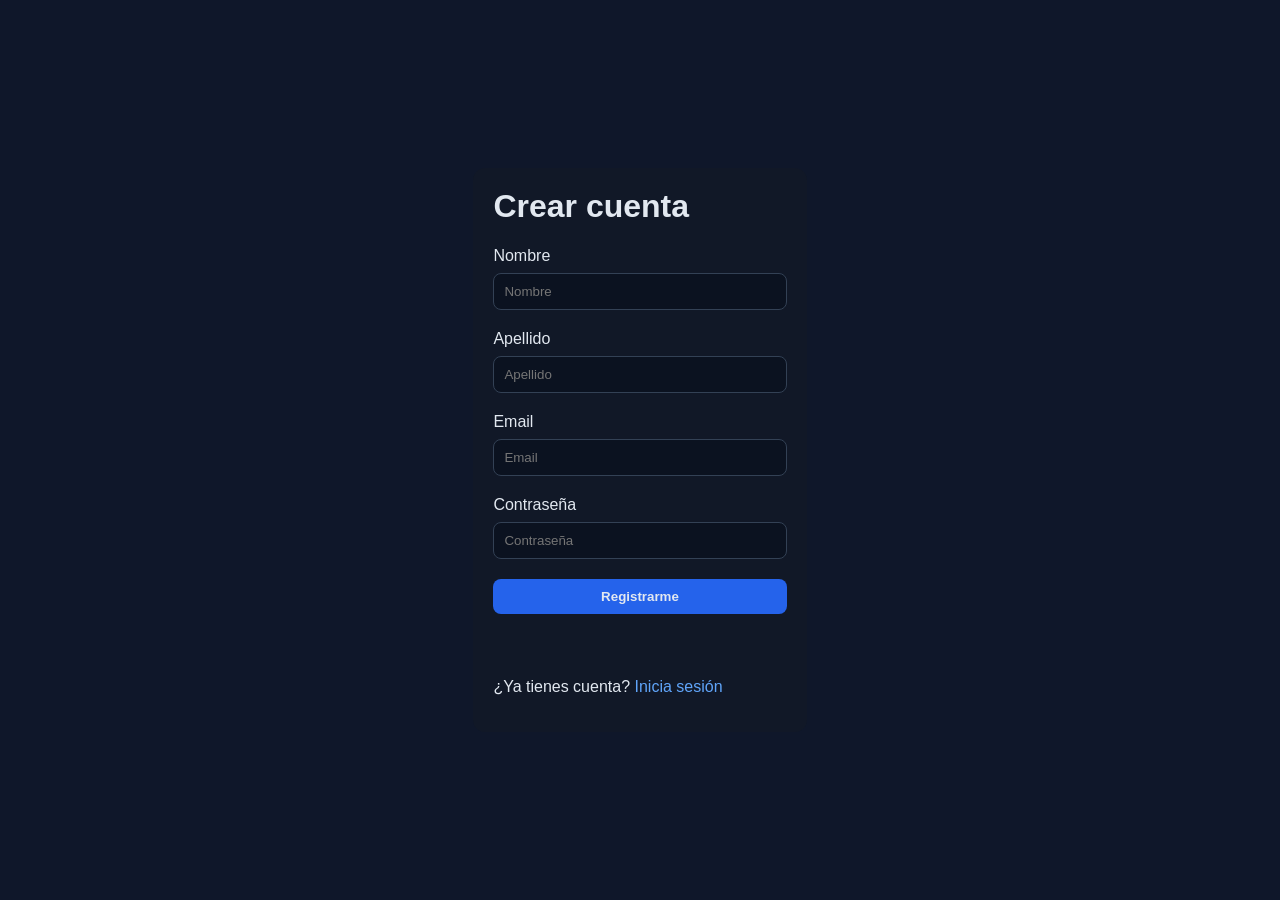
==== pages/auth/register.html @ 47953c49 "Initial frontend structure with authentication (login, register, home)" ====
<!doctype html>
<html lang="es">

<head>
    <meta charset="utf-8" />
    <meta name="viewport" content="width=device-width,initial-scale=1" />
    <title>Registro - TicoAutos</title>
    <link rel="stylesheet" href="../../css/base/reset.css" />
    <link rel="stylesheet" href="../../css/base/main.css" />
    <link rel="stylesheet" href="../../css/auth/auth.css" />
</head>

<body>
    <main class="card">
        <h1>Crear cuenta</h1>

        <form id="registerForm">
            <label>Nombre</label>
            <input id="name" placeholder="Nombre" required />

            <label>Apellido</label>
            <input id="lastName" placeholder="Apellido" required />

            <label>Email</label>
            <input id="email" type="email" placeholder="Email" required />

            <label>Contraseña</label>
            <input id="password" type="password" minlength="6" placeholder="Contraseña" required />

            <button type="submit">Registrarme</button>
        </form>

        <p id="msg"></p>
        <p>¿Ya tienes cuenta? <a href="./login.html">Inicia sesión</a></p>
    </main>

    <script type="module" src="../../js/auth/register.js"></script>
</body>

</html>
---- css/base/main.css ----
body {
    font-family: Arial, sans-serif;
    background: #0f172a;
    color: #e2e8f0;

    display: flex;
    align-items: center;
    justify-content: center;
    min-height: 100vh;
}

.card {
    max-width: 420px;
    margin: 60px auto;
    padding: 20px;
    background: #111827;
    border-radius: 12px;
}

input,
button {
    width: 100%;
    padding: 10px;
    margin: 8px 0 14px;
    border-radius: 8px;
    border: 1px solid #334155;
    background: #0b1220;
    color: #e2e8f0;
}

button {
    cursor: pointer;
    background: #2563eb;
    border: none;
}

a {
    color: #60a5fa;
}

#msg.ok {
    color: #86efac;
}

#msg.err {
    color: #fca5a5;
}

label {
    display: block;
    margin-top: 6px;
}

h1 {
    margin-top: 0;
}
---- css/auth/auth.css ----
/* =========================
   AUTH PAGES (LOGIN / REGISTER)
========================= */

.card {
    animation: fadeIn 0.35s ease;
}

/* Inputs */
.card input {
    transition: border 0.2s, box-shadow 0.2s;
}

.card input:focus {
    outline: none;
    border: 1px solid #3b82f6;
    box-shadow: 0 0 0 2px rgba(59, 130, 246, 0.25);
}

/* Botón principal */
.card button {
    margin-top: 6px;
    font-weight: 600;
    transition: transform 0.15s, background 0.2s;
}

.card button:hover {
    background: #1d4ed8;
}

.card button:active {
    transform: scale(0.98);
}

/* Mensajes */
#msg {
    min-height: 20px;
    font-size: 14px;
    margin-bottom: 6px;
}

/* Links */
.card p a {
    text-decoration: none;
    font-weight: 500;
}

.card p a:hover {
    text-decoration: underline;
}

/* Animación */
@keyframes fadeIn {
    from {
        opacity: 0;
        transform: translateY(10px);
    }

    to {
        opacity: 1;
        transform: translateY(0);
    }
}
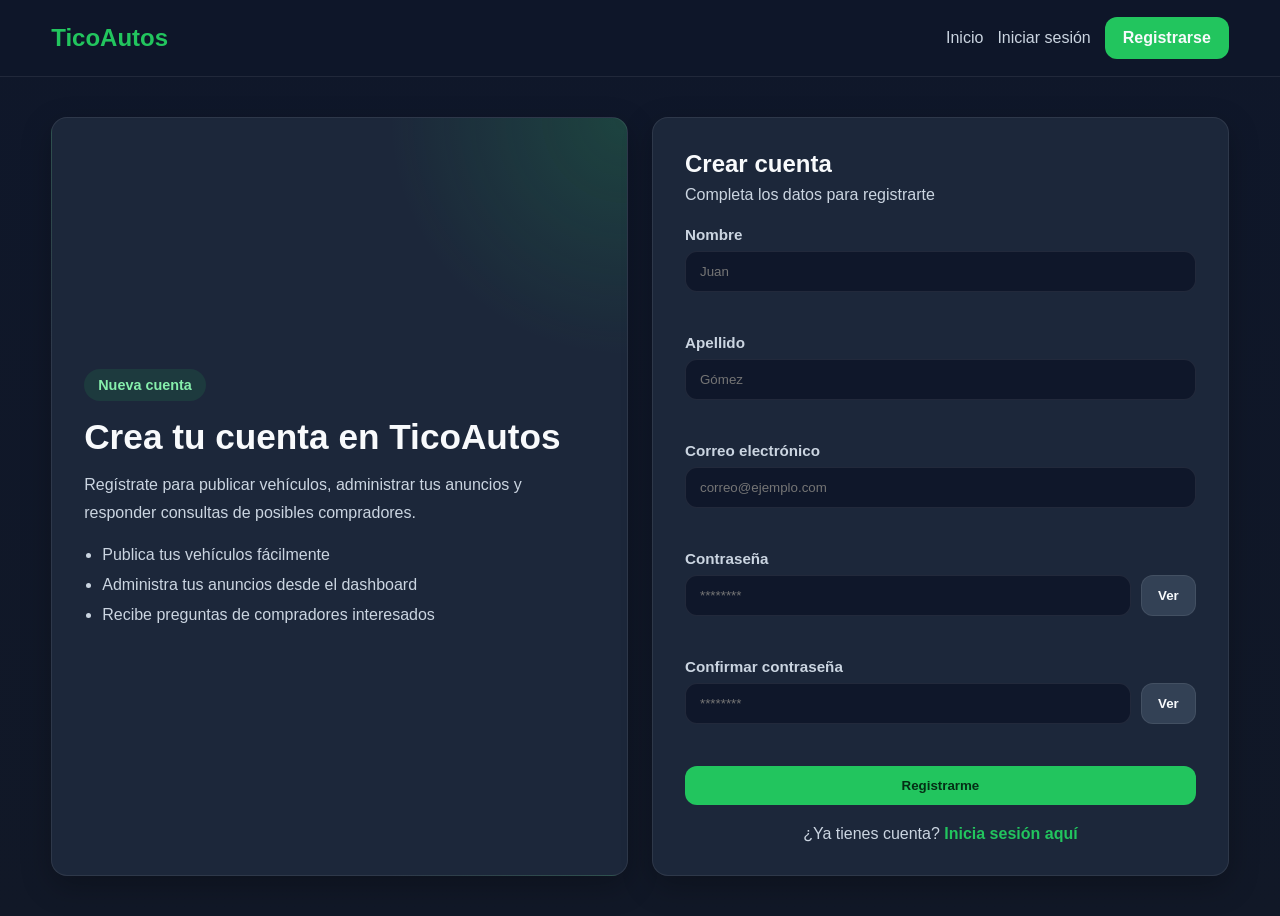
==== commit 27c99936: "Actualización frontend TicoAutos" ====
--- a/pages/auth/register.html
+++ b/pages/auth/register.html
@@ -1,40 +1,104 @@
-<!doctype html>
+<!DOCTYPE html>
 <html lang="es">
+<head>
+    <meta charset="UTF-8">
+    <meta name="viewport" content="width=device-width, initial-scale=1.0">
+    <title>TicoAutos | Registro</title>
 
-<head>
-    <meta charset="utf-8" />
-    <meta name="viewport" content="width=device-width,initial-scale=1" />
-    <title>Registro - TicoAutos</title>
-    <link rel="stylesheet" href="../../css/base/reset.css" />
-    <link rel="stylesheet" href="../../css/base/main.css" />
-    <link rel="stylesheet" href="../../css/auth/auth.css" />
+    <link rel="stylesheet" href="../../css/base/global.css">
+    <link rel="stylesheet" href="../../css/auth/auth.css">
 </head>
+<body>
+    <header class="topbar">
+        <div class="container navbar">
+            <a href="../public/home.html" class="brand">TicoAutos</a>
 
-<body>
-    <main class="card">
-        <h1>Crear cuenta</h1>
+            <nav class="nav-links">
+                <a href="../public/home.html">Inicio</a>
+                <a href="./login.html">Iniciar sesión</a>
+                <a href="./register.html" class="active btn btn-primary">Registrarse</a>
+            </nav>
+        </div>
+    </header>
 
-        <form id="registerForm">
-            <label>Nombre</label>
-            <input id="name" placeholder="Nombre" required />
+    <main class="auth-page container">
+        <section class="auth-wrapper">
+            <div class="auth-left card">
+                <span class="auth-tag">Nueva cuenta</span>
+                <h1>Crea tu cuenta en TicoAutos</h1>
+                <p>
+                    Regístrate para publicar vehículos, administrar tus anuncios
+                    y responder consultas de posibles compradores.
+                </p>
 
-            <label>Apellido</label>
-            <input id="lastName" placeholder="Apellido" required />
+                <ul class="auth-benefits">
+                    <li>Publica tus vehículos fácilmente</li>
+                    <li>Administra tus anuncios desde el dashboard</li>
+                    <li>Recibe preguntas de compradores interesados</li>
+                </ul>
+            </div>
 
-            <label>Email</label>
-            <input id="email" type="email" placeholder="Email" required />
+            <div class="auth-right card">
+                <div class="auth-form-header">
+                    <h2>Crear cuenta</h2>
+                    <p>Completa los datos para registrarte</p>
+                </div>
 
-            <label>Contraseña</label>
-            <input id="password" type="password" minlength="6" placeholder="Contraseña" required />
+                <form id="registerForm" class="auth-form" novalidate>
+                    <div class="input-group">
+                        <label for="name">Nombre</label>
+                        <input type="text" id="name" placeholder="Juan">
+                        <small class="field-error" id="nameError"></small>
+                    </div>
 
-            <button type="submit">Registrarme</button>
-        </form>
+                    <div class="input-group">
+                        <label for="lastName">Apellido</label>
+                        <input type="text" id="lastName" placeholder="Gómez">
+                        <small class="field-error" id="lastNameError"></small>
+                    </div>
 
-        <p id="msg"></p>
-        <p>¿Ya tienes cuenta? <a href="./login.html">Inicia sesión</a></p>
+                    <div class="input-group">
+                        <label for="email">Correo electrónico</label>
+                        <input type="email" id="email" placeholder="correo@ejemplo.com">
+                        <small class="field-error" id="emailError"></small>
+                    </div>
+
+                    <div class="input-group">
+                        <label for="password">Contraseña</label>
+                        <div class="password-box">
+                            <input type="password" id="password" placeholder="********">
+                            <button type="button" class="toggle-password" id="togglePassword">Ver</button>
+                        </div>
+                        <small class="field-error" id="passwordError"></small>
+                    </div>
+
+                    <div class="input-group">
+                        <label for="confirmPassword">Confirmar contraseña</label>
+                        <div class="password-box">
+                            <input type="password" id="confirmPassword" placeholder="********">
+                            <button type="button" class="toggle-password" id="toggleConfirmPassword">Ver</button>
+                        </div>
+                        <small class="field-error" id="confirmPasswordError"></small>
+                    </div>
+
+                    <button type="submit" class="btn btn-primary auth-submit">Registrarme</button>
+
+                    <div class="form-message hidden" id="formMessage"></div>
+                </form>
+
+                <div class="auth-footer">
+                    <p>
+                        ¿Ya tienes cuenta?
+                        <a href="./login.html">Inicia sesión aquí</a>
+                    </p>
+                </div>
+            </div>
+        </section>
     </main>
 
-    <script type="module" src="../../js/auth/register.js"></script>
+    <script src="../../js/core/config.js"></script>
+    <script src="../../js/core/storage.js"></script>
+    <script src="../../js/core/http.js"></script>
+    <script src="../../js/auth/register.js"></script>
 </body>
-
 </html>
--- a/css/base/global.css
+++ b/css/base/global.css
@@ -0,0 +1,181 @@
+* {
+    margin: 0;
+    padding: 0;
+    box-sizing: border-box;
+}
+
+:root {
+    --bg: #0f172a;
+    --bg-soft: #111827;
+    --card: #1e293b;
+    --card-2: #334155;
+    --primary: #22c55e;
+    --primary-hover: #16a34a;
+    --text: #f8fafc;
+    --text-soft: #cbd5e1;
+    --danger: #ef4444;
+    --warning: #f59e0b;
+    --border: rgba(255, 255, 255, 0.08);
+    --shadow: 0 10px 30px rgba(0, 0, 0, 0.25);
+    --radius: 16px;
+}
+
+body {
+    font-family: Arial, Helvetica, sans-serif;
+    background: linear-gradient(180deg, #0f172a, #111827);
+    color: var(--text);
+    min-height: 100vh;
+}
+
+a {
+    text-decoration: none;
+    color: inherit;
+}
+
+img {
+    max-width: 100%;
+    display: block;
+}
+
+.container {
+    width: min(1200px, 92%);
+    margin: 0 auto;
+}
+
+.topbar {
+    position: sticky;
+    top: 0;
+    z-index: 1000;
+    background: rgba(15, 23, 42, 0.95);
+    backdrop-filter: blur(8px);
+    border-bottom: 1px solid var(--border);
+}
+
+.navbar {
+    min-height: 76px;
+    display: flex;
+    align-items: center;
+    justify-content: space-between;
+    gap: 20px;
+}
+
+.brand {
+    font-size: 1.5rem;
+    font-weight: 700;
+    color: var(--primary);
+}
+
+.nav-links {
+    display: flex;
+    align-items: center;
+    gap: 14px;
+    flex-wrap: wrap;
+}
+
+.nav-links a {
+    color: var(--text-soft);
+    transition: 0.2s;
+}
+
+.nav-links a:hover,
+.nav-links a.active {
+    color: var(--text);
+}
+
+.btn {
+    display: inline-block;
+    border: none;
+    cursor: pointer;
+    padding: 12px 18px;
+    border-radius: 12px;
+    font-weight: 700;
+    transition: 0.2s;
+}
+
+.btn-primary {
+    background: var(--primary);
+    color: #052e16;
+}
+
+.btn-primary:hover {
+    background: var(--primary-hover);
+}
+
+.btn-secondary {
+    background: var(--card-2);
+    color: var(--text);
+}
+
+.card {
+    background: rgba(30, 41, 59, 0.95);
+    border: 1px solid var(--border);
+    border-radius: var(--radius);
+    box-shadow: var(--shadow);
+}
+
+.input-group {
+    display: flex;
+    flex-direction: column;
+    gap: 8px;
+}
+
+.input-group label {
+    font-size: 0.95rem;
+    color: var(--text-soft);
+    font-weight: 600;
+}
+
+.input-group input,
+.input-group select,
+.input-group textarea {
+    width: 100%;
+    padding: 12px 14px;
+    border-radius: 12px;
+    border: 1px solid var(--border);
+    background: #0f172a;
+    color: var(--text);
+    outline: none;
+}
+
+.footer {
+    margin-top: 60px;
+    padding: 24px 0;
+    border-top: 1px solid var(--border);
+    color: var(--text-soft);
+    text-align: center;
+}
+
+.badge {
+    display: inline-block;
+    padding: 8px 12px;
+    border-radius: 999px;
+    font-size: 0.85rem;
+    font-weight: 700;
+}
+
+.badge-success {
+    background: rgba(34, 197, 94, 0.18);
+    color: #86efac;
+}
+
+.badge-warning {
+    background: rgba(245, 158, 11, 0.18);
+    color: #fcd34d;
+}
+
+.badge-danger {
+    background: rgba(239, 68, 68, 0.18);
+    color: #fca5a5;
+}
+
+@media (max-width: 900px) {
+    .navbar {
+        flex-direction: column;
+        justify-content: center;
+        padding: 14px 0;
+    }
+
+    .nav-links {
+        justify-content: center;
+    }
+}
--- a/css/auth/auth.css
+++ b/css/auth/auth.css
@@ -1,63 +1,165 @@
-/* =========================
-   AUTH PAGES (LOGIN / REGISTER)
-========================= */
-
-.card {
-    animation: fadeIn 0.35s ease;
+.auth-page {
+    min-height: calc(100vh - 76px);
+    display: flex;
+    align-items: center;
+    padding: 40px 0;
 }
 
-/* Inputs */
-.card input {
-    transition: border 0.2s, box-shadow 0.2s;
+.auth-wrapper {
+    width: 100%;
+    display: grid;
+    grid-template-columns: 1fr 1fr;
+    gap: 24px;
 }
 
-.card input:focus {
-    outline: none;
-    border: 1px solid #3b82f6;
-    box-shadow: 0 0 0 2px rgba(59, 130, 246, 0.25);
+.auth-left,
+.auth-right {
+    padding: 32px;
 }
 
-/* Botón principal */
-.card button {
-    margin-top: 6px;
-    font-weight: 600;
-    transition: transform 0.15s, background 0.2s;
+.auth-left {
+    display: flex;
+    flex-direction: column;
+    justify-content: center;
+    background:
+        radial-gradient(circle at top right, rgba(34, 197, 94, 0.18), transparent 25%),
+        rgba(30, 41, 59, 0.95);
 }
 
-.card button:hover {
-    background: #1d4ed8;
+.auth-tag {
+    display: inline-block;
+    width: fit-content;
+    padding: 8px 14px;
+    border-radius: 999px;
+    background: rgba(34, 197, 94, 0.12);
+    color: #86efac;
+    font-size: 0.9rem;
+    font-weight: 700;
+    margin-bottom: 16px;
 }
 
-.card button:active {
-    transform: scale(0.98);
+.auth-left h1 {
+    font-size: 2.2rem;
+    margin-bottom: 14px;
 }
 
-/* Mensajes */
-#msg {
-    min-height: 20px;
-    font-size: 14px;
-    margin-bottom: 6px;
+.auth-left p {
+    color: var(--text-soft);
+    line-height: 1.7;
+    margin-bottom: 20px;
 }
 
-/* Links */
-.card p a {
-    text-decoration: none;
-    font-weight: 500;
+.auth-benefits {
+    display: grid;
+    gap: 12px;
+    padding-left: 18px;
+    color: var(--text-soft);
 }
 
-.card p a:hover {
-    text-decoration: underline;
+.auth-form-header {
+    margin-bottom: 22px;
 }
 
-/* Animación */
-@keyframes fadeIn {
-    from {
-        opacity: 0;
-        transform: translateY(10px);
+.auth-form-header h2 {
+    margin-bottom: 8px;
+}
+
+.auth-form-header p {
+    color: var(--text-soft);
+}
+
+.auth-form {
+    display: grid;
+    gap: 18px;
+}
+
+.password-box {
+    display: grid;
+    grid-template-columns: 1fr auto;
+    gap: 10px;
+}
+
+.toggle-password {
+    border: 1px solid var(--border);
+    background: var(--card-2);
+    color: var(--text);
+    padding: 0 16px;
+    border-radius: 12px;
+    cursor: pointer;
+    font-weight: 700;
+}
+
+.auth-options {
+    display: flex;
+    justify-content: space-between;
+    align-items: center;
+    gap: 14px;
+    flex-wrap: wrap;
+}
+
+.remember-box {
+    display: flex;
+    align-items: center;
+    gap: 8px;
+    color: var(--text-soft);
+    font-size: 0.95rem;
+}
+
+.auth-link {
+    color: var(--primary);
+    font-weight: 700;
+}
+
+.auth-submit {
+    width: 100%;
+}
+
+.auth-footer {
+    margin-top: 20px;
+    text-align: center;
+    color: var(--text-soft);
+}
+
+.auth-footer a {
+    color: var(--primary);
+    font-weight: 700;
+}
+
+.field-error {
+    min-height: 16px;
+    color: #fca5a5;
+    font-size: 0.85rem;
+}
+
+.form-message {
+    padding: 14px;
+    border-radius: 12px;
+    font-weight: 600;
+    text-align: center;
+}
+
+.form-message.success {
+    background: rgba(34, 197, 94, 0.12);
+    color: #86efac;
+    border: 1px solid rgba(34, 197, 94, 0.2);
+}
+
+.form-message.error {
+    background: rgba(239, 68, 68, 0.12);
+    color: #fca5a5;
+    border: 1px solid rgba(239, 68, 68, 0.2);
+}
+
+.hidden {
+    display: none;
+}
+
+@media (max-width: 900px) {
+    .auth-wrapper {
+        grid-template-columns: 1fr;
     }
 
-    to {
-        opacity: 1;
-        transform: translateY(0);
+    .auth-left h1 {
+        font-size: 1.8rem;
     }
 }
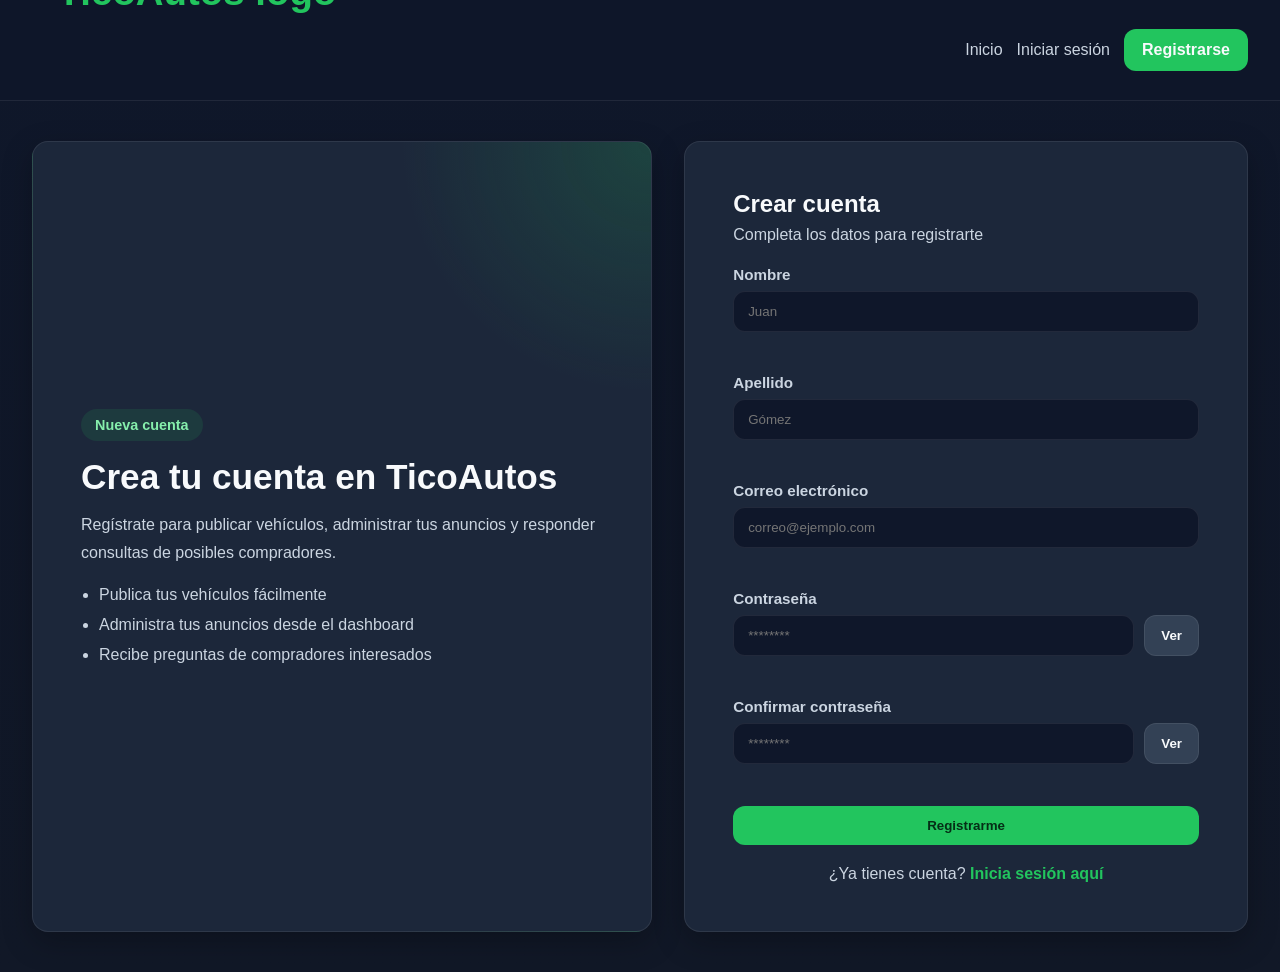
==== commit d35384ed: "feat: update register page" ====
--- a/pages/auth/register.html
+++ b/pages/auth/register.html
@@ -1,5 +1,6 @@
 <!DOCTYPE html>
 <html lang="es">
+
 <head>
     <meta charset="UTF-8">
     <meta name="viewport" content="width=device-width, initial-scale=1.0">
@@ -8,11 +9,14 @@
     <link rel="stylesheet" href="../../css/base/global.css">
     <link rel="stylesheet" href="../../css/auth/auth.css">
 </head>
+
 <body>
     <header class="topbar">
         <div class="container navbar">
-            <a href="../public/home.html" class="brand">TicoAutos</a>
-
+            <a href="../public/home.html" class="brand">
+                <img src="../../img/logo.png" alt="TicoAutos logo" class="logo">
+            </a>
+            
             <nav class="nav-links">
                 <a href="../public/home.html">Inicio</a>
                 <a href="./login.html">Iniciar sesión</a>
@@ -96,9 +100,7 @@
         </section>
     </main>
 
-    <script src="../../js/core/config.js"></script>
-    <script src="../../js/core/storage.js"></script>
-    <script src="../../js/core/http.js"></script>
-    <script src="../../js/auth/register.js"></script>
+    <script type="module" src="../../js/auth/register.js"></script>
 </body>
+
 </html>
--- a/css/base/global.css
+++ b/css/base/global.css
@@ -38,7 +38,7 @@
 }
 
 .container {
-    width: min(1200px, 92%);
+    width: min(1400px, 95%);
     margin: 0 auto;
 }
 
@@ -47,6 +47,7 @@
     top: 0;
     z-index: 1000;
     background: rgba(15, 23, 42, 0.95);
+    -webkit-backdrop-filter: blur(8px);
     backdrop-filter: blur(8px);
     border-bottom: 1px solid var(--border);
 }
@@ -59,9 +60,24 @@
     gap: 20px;
 }
 
+.logo {
+    width: 250px;
+    height: 100px;
+    object-fit: cover;
+    transform: scale(1.6);
+    transform-origin: left center;
+}
+
 .brand {
+    display: flex;
+    align-items: center;
+    gap: 10px;
+
+    text-decoration: none;
+
     font-size: 1.5rem;
     font-weight: 700;
+
     color: var(--primary);
 }
 
--- a/css/auth/auth.css
+++ b/css/auth/auth.css
@@ -1,20 +1,23 @@
 .auth-page {
-    min-height: calc(100vh - 76px);
+    min-height: calc(100vh - 140px);
     display: flex;
     align-items: center;
+    justify-content: center;
     padding: 40px 0;
 }
 
 .auth-wrapper {
     width: 100%;
+    max-width: 1400px;
     display: grid;
-    grid-template-columns: 1fr 1fr;
-    gap: 24px;
+    grid-template-columns: 1.1fr 1fr;
+    gap: 32px;
+    align-items: stretch;
 }
 
 .auth-left,
 .auth-right {
-    padding: 32px;
+    padding: 48px;
 }
 
 .auth-left {
